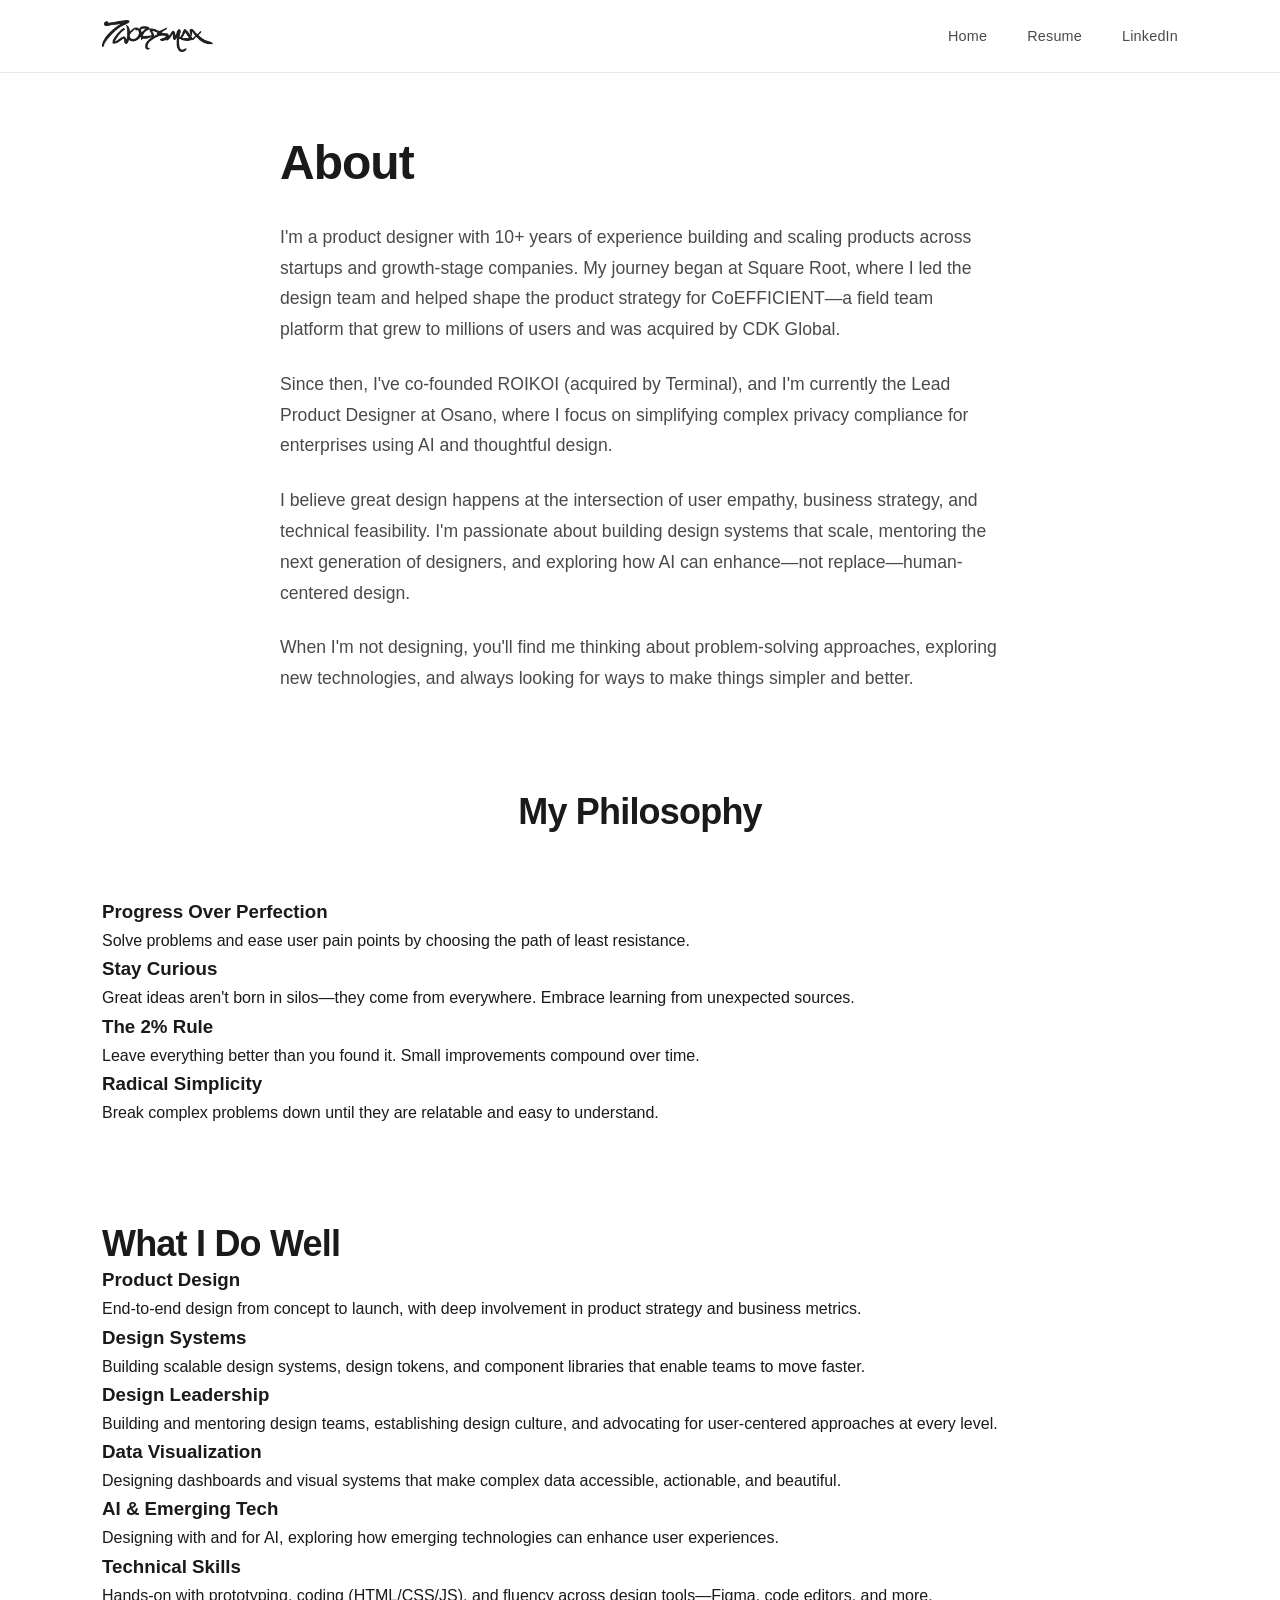
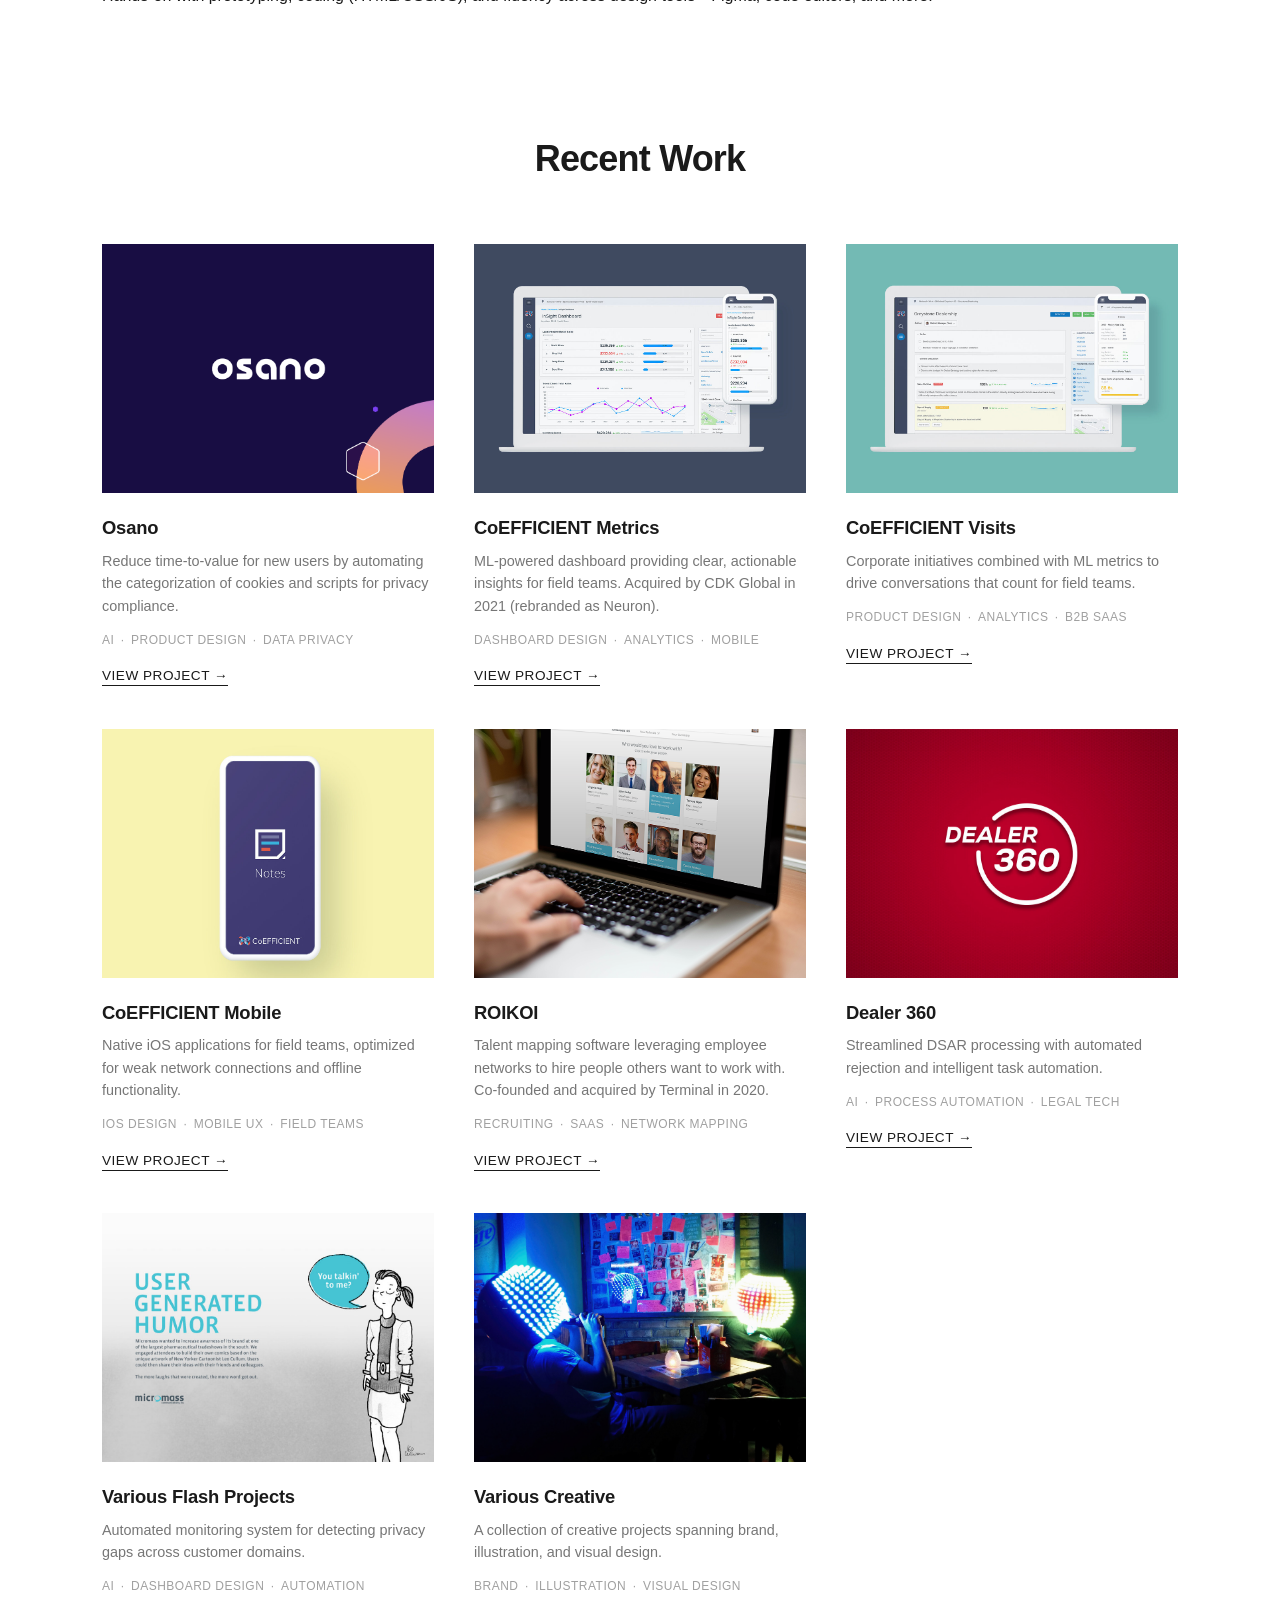
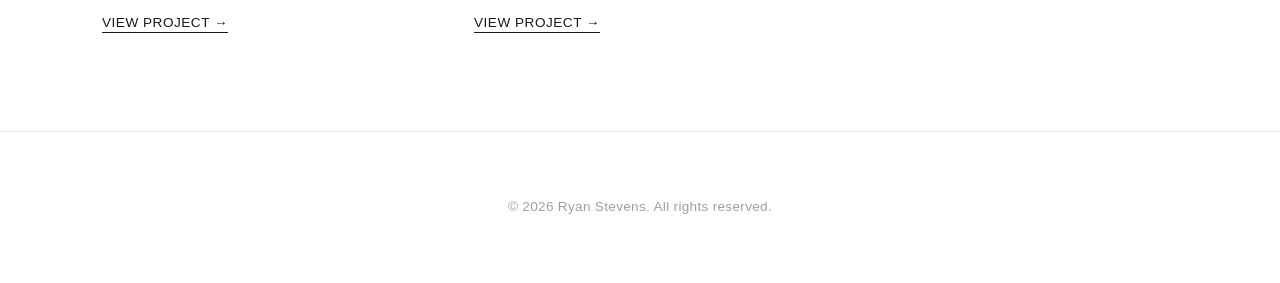
==== about.html @ 116c918d "Initial portfolio site with editorial design - Hero with bullet-style experience summary - Three com" ====
<!DOCTYPE html>
<html lang="en">
<head>
    <meta charset="UTF-8">
    <meta name="viewport" content="width=device-width, initial-scale=1.0">
    <title>About - Ryan Stevens</title>
    <link rel="stylesheet" href="css/styles.css">
</head>
<body>
    <nav class="navbar">
        <div class="nav-container">
            <a href="index.html" class="logo"><img src="images/logos/logo_black.webp" alt="7wordsmax"></a>
            <ul class="nav-menu">
                <li><a href="index.html">Home</a></li>
                <li><a href="#resume">Resume</a></li>
                <li><a href="https://www.linkedin.com/in/ryanstevensdesign/" target="_blank">LinkedIn</a></li>
            </ul>
        </div>
    </nav>

    <main>
        <section class="content-section">
            <h1>About</h1>
            <p>I'm a product designer with 10+ years of experience building and scaling products across startups and growth-stage companies. My journey began at Square Root, where I led the design team and helped shape the product strategy for CoEFFICIENT—a field team platform that grew to millions of users and was acquired by CDK Global.</p>

            <p>Since then, I've co-founded ROIKOI (acquired by Terminal), and I'm currently the Lead Product Designer at Osano, where I focus on simplifying complex privacy compliance for enterprises using AI and thoughtful design.</p>

            <p>I believe great design happens at the intersection of user empathy, business strategy, and technical feasibility. I'm passionate about building design systems that scale, mentoring the next generation of designers, and exploring how AI can enhance—not replace—human-centered design.</p>

            <p>When I'm not designing, you'll find me thinking about problem-solving approaches, exploring new technologies, and always looking for ways to make things simpler and better.</p>
        </section>

        <section class="principles">
            <h2>My Philosophy</h2>
            <div class="principles-grid">
                <div class="principle-card">
                    <h3>Progress Over Perfection</h3>
                    <p>Solve problems and ease user pain points by choosing the path of least resistance.</p>
                </div>
                <div class="principle-card">
                    <h3>Stay Curious</h3>
                    <p>Great ideas aren't born in silos—they come from everywhere. Embrace learning from unexpected sources.</p>
                </div>
                <div class="principle-card">
                    <h3>The 2% Rule</h3>
                    <p>Leave everything better than you found it. Small improvements compound over time.</p>
                </div>
                <div class="principle-card">
                    <h3>Radical Simplicity</h3>
                    <p>Break complex problems down until they are relatable and easy to understand.</p>
                </div>
            </div>
        </section>

        <section class="competencies">
            <h2>What I Do Well</h2>
            <div class="competency-grid">
                <div class="competency-item">
                    <h3>Product Design</h3>
                    <p>End-to-end design from concept to launch, with deep involvement in product strategy and business metrics.</p>
                </div>
                <div class="competency-item">
                    <h3>Design Systems</h3>
                    <p>Building scalable design systems, design tokens, and component libraries that enable teams to move faster.</p>
                </div>
                <div class="competency-item">
                    <h3>Design Leadership</h3>
                    <p>Building and mentoring design teams, establishing design culture, and advocating for user-centered approaches at every level.</p>
                </div>
                <div class="competency-item">
                    <h3>Data Visualization</h3>
                    <p>Designing dashboards and visual systems that make complex data accessible, actionable, and beautiful.</p>
                </div>
                <div class="competency-item">
                    <h3>AI & Emerging Tech</h3>
                    <p>Designing with and for AI, exploring how emerging technologies can enhance user experiences.</p>
                </div>
                <div class="competency-item">
                    <h3>Technical Skills</h3>
                    <p>Hands-on with prototyping, coding (HTML/CSS/JS), and fluency across design tools—Figma, code editors, and more.</p>
                </div>
            </div>
        </section>

        <section class="gallery-section">
            <h2>Recent Work</h2>
            <div id="gallery" class="gallery"></div>
        </section>
    </main>

    <footer>
        <p>&copy; 2026 Ryan Stevens. All rights reserved.</p>
    </footer>

    <script src="data/projects.js"></script>
    <script src="js/gallery.js"></script>
</body>
</html>
---- css/styles.css ----
/* Reset & Base */
* {
    margin: 0;
    padding: 0;
    box-sizing: border-box;
}

:root {
    --color-primary: #1a1a1a;
    --color-secondary: #4a4a4a;
    --color-tertiary: #767676;
    --color-quaternary: #a0a0a0;
    --color-background: #fafafa;
    --color-card: #f4f4f4;
    --color-border: #e8e8e8;
    --max-width-content: 720px;
    --max-width-wide: 1140px;
    --font-display: 'Helvetica Neue', -apple-system, BlinkMacSystemFont, 'Segoe UI', sans-serif;
    --font-body: 'Helvetica Neue', -apple-system, BlinkMacSystemFont, 'Segoe UI', sans-serif;
    --transition: all 0.25s ease;
}

html {
    font-size: 16px;
    scroll-behavior: smooth;
}

body {
    font-family: var(--font-body);
    color: var(--color-primary);
    background-color: #fff;
    line-height: 1.65;
    font-weight: 400;
    -webkit-font-smoothing: antialiased;
    -moz-osx-font-smoothing: grayscale;
    text-rendering: optimizeLegibility;
}

a {
    color: inherit;
    text-decoration: none;
    transition: var(--transition);
}

img {
    max-width: 100%;
    height: auto;
    display: block;
}

/* Navigation */
.navbar {
    background-color: rgba(255, 255, 255, 0.95);
    backdrop-filter: saturate(180%) blur(8px);
    -webkit-backdrop-filter: saturate(180%) blur(8px);
    border-bottom: 1px solid var(--color-border);
    position: sticky;
    top: 0;
    z-index: 100;
}

.nav-container {
    max-width: var(--max-width-wide);
    margin: 0 auto;
    padding: 1.25rem 2rem;
    display: flex;
    justify-content: space-between;
    align-items: center;
}

.logo {
    display: inline-flex;
    align-items: center;
}

.logo img {
    height: 32px;
    width: auto;
    display: block;
}

.nav-menu {
    list-style: none;
    display: flex;
    gap: 2.5rem;
}

.nav-menu a {
    color: var(--color-secondary);
    font-size: 0.9rem;
    font-weight: 400;
    letter-spacing: 0.2px;
    position: relative;
    padding: 0.25rem 0;
}

.nav-menu a:after {
    content: '';
    position: absolute;
    left: 0;
    bottom: 0;
    width: 100%;
    height: 1px;
    background-color: var(--color-primary);
    transform: scaleX(0);
    transform-origin: right;
    transition: transform 0.3s ease;
}

.nav-menu a:hover,
.nav-menu a.active {
    color: var(--color-primary);
}

.nav-menu a:hover:after,
.nav-menu a.active:after {
    transform: scaleX(1);
    transform-origin: left;
}

/* Main Content */
main {
    max-width: var(--max-width-wide);
    margin: 0 auto;
    padding: 0 2rem;
}

/* Hero Section */
.hero {
    text-align: left;
    padding: 6rem 0 3rem;
    max-width: var(--max-width-wide);
    margin: 0 auto;
}

.hero h1 {
    font-family: var(--font-display);
    font-size: 3.5rem;
    font-weight: 400;
    line-height: 1.1;
    letter-spacing: -1.5px;
    margin-bottom: 2rem;
    color: var(--color-primary);
}

.hero h1 strong {
    font-weight: 700;
}

.hero-intro {
    font-size: 1.65rem;
    color: var(--color-primary);
    line-height: 1.4;
    font-weight: 400;
    max-width: 1100px;
    margin: 0;
}

.hero-intro strong {
    font-weight: 700;
}

/* Experience Section (replaces Competencies on home) */
.experience {
    max-width: var(--max-width-wide);
    margin: 2rem auto 5rem;
    padding: 0;
}

.experience-label {
    font-family: var(--font-display);
    font-size: 0.95rem;
    font-weight: 700;
    letter-spacing: 0.5px;
    color: var(--color-quaternary);
    text-transform: uppercase;
    margin-bottom: 1.5rem;
    text-align: left;
}

.experience-list {
    list-style: none;
    padding-left: 2rem;
    max-width: 1100px;
}

.experience-list li {
    position: relative;
    padding-left: 1.5rem;
    margin-bottom: 0.5rem;
    font-size: 1.15rem;
    line-height: 1.55;
    color: var(--color-primary);
    font-weight: 400;
}

.experience-list li:before {
    content: "•";
    position: absolute;
    left: 0;
    top: 0;
    color: var(--color-primary);
    font-size: 1.15rem;
    line-height: 1.55;
}

.experience-list li strong {
    font-weight: 700;
}

/* Section Headers */
section h2 {
    font-family: var(--font-display);
    font-size: 2.25rem;
    font-weight: 700;
    letter-spacing: -0.8px;
    line-height: 1.2;
    color: var(--color-primary);
}

/* Company Section */
.company-section {
    max-width: var(--max-width-wide);
    margin: 4rem auto 6rem;
    padding: 0;
}

.company-date {
    font-family: var(--font-display);
    font-size: 0.95rem;
    font-weight: 700;
    letter-spacing: 0.5px;
    color: var(--color-quaternary);
    text-transform: uppercase;
    margin-bottom: 1.5rem;
}

.company-name {
    font-family: var(--font-display);
    font-size: 3.5rem;
    font-weight: 700;
    letter-spacing: -1.5px;
    line-height: 1.1;
    color: var(--color-primary);
    margin-bottom: 2rem;
    text-align: left;
}

.company-description {
    font-size: 1.65rem;
    color: var(--color-primary);
    line-height: 1.4;
    font-weight: 400;
    max-width: 1100px;
    margin-bottom: 4rem;
}

.company-detail {
    display: grid;
    grid-template-columns: 1fr 1fr;
    gap: 4rem;
    align-items: start;
    margin-bottom: 3rem;
}

.company-image {
    width: 100%;
    overflow: hidden;
    border-radius: 4px;
}

.company-image img {
    width: 100%;
    height: auto;
    display: block;
}

.company-milestones h3 {
    font-family: var(--font-display);
    font-size: 1.15rem;
    font-weight: 700;
    color: var(--color-primary);
    margin-bottom: 1.5rem;
    letter-spacing: -0.2px;
}

.milestones-list {
    list-style: none;
    padding-left: 1.5rem;
}

.milestones-list li {
    position: relative;
    padding-left: 1.5rem;
    margin-bottom: 1.25rem;
    font-size: 1rem;
    line-height: 1.55;
    color: var(--color-primary);
    font-weight: 400;
}

.milestones-list li:before {
    content: "•";
    position: absolute;
    left: 0;
    top: 0;
    color: var(--color-primary);
    font-size: 1rem;
    line-height: 1.55;
}

.milestones-list li strong {
    font-weight: 700;
}

.company-project-description {
    font-size: 1rem;
    line-height: 1.6;
    color: var(--color-primary);
    font-weight: 400;
    margin: 0;
}

.company-cta {
    display: flex;
    justify-content: center;
    margin-top: 3rem;
}

.btn-learn-more {
    display: inline-block;
    padding: 0.9rem 2.25rem;
    background-color: #b3b3b3;
    color: #fff;
    font-size: 0.85rem;
    font-weight: 700;
    letter-spacing: 1.5px;
    border-radius: 6px;
    text-decoration: none;
    transition: var(--transition);
}

.btn-learn-more:hover {
    background-color: var(--color-primary);
}

.company-footnote {
    font-size: 0.95rem;
    color: var(--color-quaternary);
    line-height: 1.5;
    font-weight: 400;
    margin-top: -2.5rem;
    margin-bottom: 4rem;
    max-width: 1100px;
}

.company-footnote strong {
    font-weight: 700;
    color: var(--color-tertiary);
}

/* Project Trio (3-column project grid) */
.project-trio {
    display: grid;
    grid-template-columns: repeat(3, 1fr);
    gap: 3rem;
    margin-bottom: 3rem;
}

.project-card {
    display: flex;
    flex-direction: column;
}

.project-card-image {
    width: 100%;
    aspect-ratio: 4 / 3;
    overflow: hidden;
    border-radius: 6px;
    margin-bottom: 1.75rem;
    background-color: var(--color-background);
}

.project-card-image img {
    width: 100%;
    height: 100%;
    object-fit: cover;
    display: block;
}

.project-card-title {
    font-family: var(--font-display);
    font-size: 1.15rem;
    font-weight: 700;
    color: var(--color-primary);
    margin-bottom: 1.5rem;
    letter-spacing: -0.2px;
}

.project-card-description {
    font-size: 1rem;
    line-height: 1.55;
    color: var(--color-primary);
    font-weight: 400;
    margin-bottom: 2rem;
    flex-grow: 1;
}

.project-card-description strong {
    font-weight: 700;
}

.project-card .btn-learn-more {
    align-self: flex-start;
}

.timeline-items {
    position: relative;
}

.timeline-item {
    display: grid;
    grid-template-columns: 140px 1fr;
    gap: 4rem;
    margin-bottom: 4rem;
    padding-bottom: 3rem;
    border-bottom: 1px solid var(--color-border);
}

.timeline-item:last-child {
    border-bottom: none;
    margin-bottom: 0;
}

.timeline-date {
    font-weight: 500;
    color: var(--color-tertiary);
    font-size: 0.85rem;
    letter-spacing: 1px;
    text-transform: uppercase;
    padding-top: 0.4rem;
}

.timeline-content h3 {
    font-family: var(--font-display);
    font-size: 1.6rem;
    margin-bottom: 0.75rem;
    font-weight: 700;
    letter-spacing: -0.5px;
}

.timeline-content p {
    color: var(--color-tertiary);
    margin-bottom: 1.25rem;
    font-size: 1rem;
    line-height: 1.65;
    font-weight: 300;
}

.project-list {
    list-style: none;
    padding-left: 0;
    margin-top: 1.25rem;
}

.project-list li {
    color: var(--color-secondary);
    padding-left: 1.75rem;
    position: relative;
    margin-bottom: 0.6rem;
    font-size: 0.95rem;
    font-weight: 400;
}

.project-list li:before {
    content: "—";
    position: absolute;
    left: 0;
    color: var(--color-quaternary);
}

/* Design Principles */
.principles {
    margin: 6rem auto;
    max-width: var(--max-width-wide);
}

.principles h2 {
    text-align: center;
    margin-bottom: 4rem;
}

.principles-list {
    list-style: none;
    padding-left: 2rem;
    max-width: 1100px;
}

.principles-list li {
    position: relative;
    padding-left: 1.5rem;
    margin-bottom: 0.5rem;
    font-size: 1.15rem;
    line-height: 1.55;
    color: var(--color-primary);
    font-weight: 400;
}

.principles-list li:before {
    content: "•";
    position: absolute;
    left: 0;
    top: 0;
    color: var(--color-primary);
    font-size: 1.15rem;
    line-height: 1.55;
}

.principles-list li strong {
    font-weight: 700;
}

/* Gallery */
.gallery-section {
    margin: 8rem auto 4rem;
    max-width: var(--max-width-wide);
}

.gallery-section h2 {
    margin-bottom: 4rem;
    text-align: center;
}

.gallery {
    display: grid;
    grid-template-columns: repeat(3, 1fr);
    gap: 2.5rem;
}

.gallery-item {
    background: #fff;
    overflow: hidden;
    transition: var(--transition);
    cursor: pointer;
}

.gallery-image {
    width: 100%;
    aspect-ratio: 4 / 3;
    overflow: hidden;
    background-color: var(--color-background);
    margin-bottom: 1.25rem;
}

.gallery-image img {
    width: 100%;
    height: 100%;
    object-fit: cover;
    transition: transform 0.6s ease;
}

.gallery-item:hover .gallery-image img {
    transform: scale(1.03);
}

.gallery-content {
    padding: 0;
}

.gallery-content h3 {
    font-family: var(--font-display);
    font-size: 1.15rem;
    margin-bottom: 0.4rem;
    font-weight: 600;
    letter-spacing: -0.2px;
}

.gallery-content p {
    color: var(--color-tertiary);
    margin-bottom: 0.85rem;
    font-size: 0.9rem;
    line-height: 1.55;
    font-weight: 300;
}

.gallery-tags {
    display: flex;
    flex-wrap: wrap;
    gap: 0.4rem;
    margin-bottom: 0.75rem;
}

.tag {
    display: inline-block;
    color: var(--color-quaternary);
    font-size: 0.75rem;
    font-weight: 500;
    letter-spacing: 0.5px;
    text-transform: uppercase;
}

.tag:not(:last-child):after {
    content: "·";
    margin-left: 0.4rem;
    color: var(--color-quaternary);
}

.gallery-link {
    color: var(--color-primary);
    font-weight: 500;
    font-size: 0.85rem;
    letter-spacing: 0.5px;
    text-transform: uppercase;
    border-bottom: 1px solid var(--color-primary);
    padding-bottom: 2px;
}

.gallery-link:hover {
    color: var(--color-secondary);
    border-bottom-color: var(--color-secondary);
}

/* Content Section (for other pages) */
.content-section {
    max-width: var(--max-width-content);
    margin: 4rem auto;
}

.content-section h1 {
    font-family: var(--font-display);
    font-size: 3rem;
    font-weight: 700;
    margin-bottom: 2rem;
    letter-spacing: -1px;
    line-height: 1.1;
}

.content-section p {
    color: var(--color-secondary);
    font-size: 1.1rem;
    line-height: 1.75;
    margin-bottom: 1.5rem;
    font-weight: 300;
}

/* Case Study Pages */
.case-study {
    max-width: var(--max-width-content);
    margin: 0 auto;
}

.case-study-header {
    text-align: center;
    padding: 6rem 0 4rem;
    border-bottom: 1px solid var(--color-border);
}

.case-study-header .company {
    font-size: 0.85rem;
    color: var(--color-tertiary);
    font-weight: 500;
    letter-spacing: 2px;
    text-transform: uppercase;
    margin-bottom: 1.5rem;
}

.case-study-header h1 {
    font-family: var(--font-display);
    font-size: 3rem;
    font-weight: 700;
    line-height: 1.1;
    letter-spacing: -1px;
    margin-bottom: 1.5rem;
}

.case-study-header .tagline {
    font-size: 1.2rem;
    color: var(--color-tertiary);
    max-width: 600px;
    margin: 0 auto;
    line-height: 1.55;
    font-weight: 300;
}

.case-study-content {
    padding: 4rem 0;
}

.case-study-section {
    margin-bottom: 4rem;
}

.case-study-section h2 {
    font-family: var(--font-display);
    font-size: 1.75rem;
    font-weight: 700;
    margin-bottom: 1.5rem;
    color: var(--color-primary);
    letter-spacing: -0.5px;
}

.case-study-section h3 {
    font-family: var(--font-display);
    font-size: 1.15rem;
    font-weight: 600;
    margin: 2.5rem 0 1rem;
    color: var(--color-primary);
    letter-spacing: -0.2px;
}

.case-study-section p {
    font-size: 1.05rem;
    color: var(--color-secondary);
    margin-bottom: 1.5rem;
    line-height: 1.75;
    font-weight: 300;
}

.case-study-list {
    list-style: none;
    padding-left: 0;
    margin: 1.5rem 0;
}

.case-study-list li {
    padding-left: 1.75rem;
    position: relative;
    margin-bottom: 0.75rem;
    color: var(--color-secondary);
    font-size: 1rem;
    line-height: 1.65;
    font-weight: 300;
}

.case-study-list li:before {
    content: "—";
    position: absolute;
    left: 0;
    color: var(--color-quaternary);
}

.case-study-image {
    width: 100%;
    height: auto;
    margin: 3rem 0;
    background-color: var(--color-background);
}

.case-study-image img {
    width: 100%;
    height: auto;
    display: block;
}

.case-study-caption {
    font-size: 0.85rem;
    color: var(--color-quaternary);
    font-style: italic;
    margin-top: 1rem;
    line-height: 1.5;
    text-align: center;
}

.case-study-nav {
    display: grid;
    grid-template-columns: 1fr 1fr;
    gap: 3rem;
    margin-top: 6rem;
    padding-top: 3rem;
    border-top: 1px solid var(--color-border);
}

.case-study-nav-item {
    text-align: center;
}

.case-study-nav-item a {
    color: var(--color-primary);
    font-weight: 600;
    font-size: 1rem;
    letter-spacing: -0.2px;
}

.case-study-nav-item a:hover {
    color: var(--color-tertiary);
}

.case-study-nav-label {
    font-size: 0.75rem;
    color: var(--color-quaternary);
    display: block;
    margin-bottom: 0.5rem;
    letter-spacing: 1.5px;
    text-transform: uppercase;
}

/* Footer */
footer {
    text-align: center;
    padding: 4rem 2rem;
    color: var(--color-quaternary);
    font-size: 0.85rem;
    margin-top: 6rem;
    border-top: 1px solid var(--color-border);
    letter-spacing: 0.3px;
}

/* Responsive */
@media (max-width: 1024px) {
    .competency-grid,
    .gallery,
    .project-trio {
        grid-template-columns: repeat(2, 1fr);
    }
}

@media (max-width: 768px) {
    html {
        font-size: 15px;
    }

    .nav-container {
        padding: 1rem 1.5rem;
    }

    .nav-menu {
        gap: 1.25rem;
    }

    .nav-menu a {
        font-size: 0.85rem;
    }

    main {
        padding: 0 1.5rem;
    }

    .hero {
        padding: 4rem 1rem 3rem;
    }

    .hero-content h1 {
        font-size: 2.75rem;
        letter-spacing: -1px;
    }

    .hero-content .tagline {
        font-size: 1.05rem;
    }

    .introduction {
        font-size: 1.05rem;
        padding: 2.5rem 0;
        margin-bottom: 5rem;
    }

    section h2 {
        font-size: 1.75rem;
    }

    .timeline-item {
        grid-template-columns: 1fr;
        gap: 1rem;
    }

    .company-name {
        font-size: 2.5rem;
    }

    .company-description {
        font-size: 1.25rem;
    }

    .company-detail {
        grid-template-columns: 1fr;
        gap: 2.5rem;
    }

    .project-trio {
        grid-template-columns: 1fr;
        gap: 2.5rem;
    }

    .company-footnote {
        margin-top: -1.5rem;
        margin-bottom: 3rem;
    }

    .company-section {
        margin: 3rem auto 4rem;
    }

    .competency-grid,
    .principles-grid,
    .gallery {
        grid-template-columns: 1fr;
    }

    .competencies,
    .principles,
    .timeline,
    .gallery-section {
        margin: 5rem auto;
    }

    .case-study-header {
        padding: 3rem 0 2.5rem;
    }

    .case-study-header h1 {
        font-size: 2rem;
    }

    .case-study-section h2 {
        font-size: 1.5rem;
    }

    .case-study-nav {
        grid-template-columns: 1fr;
        gap: 2rem;
    }

    .content-section h1 {
        font-size: 2.25rem;
    }
}
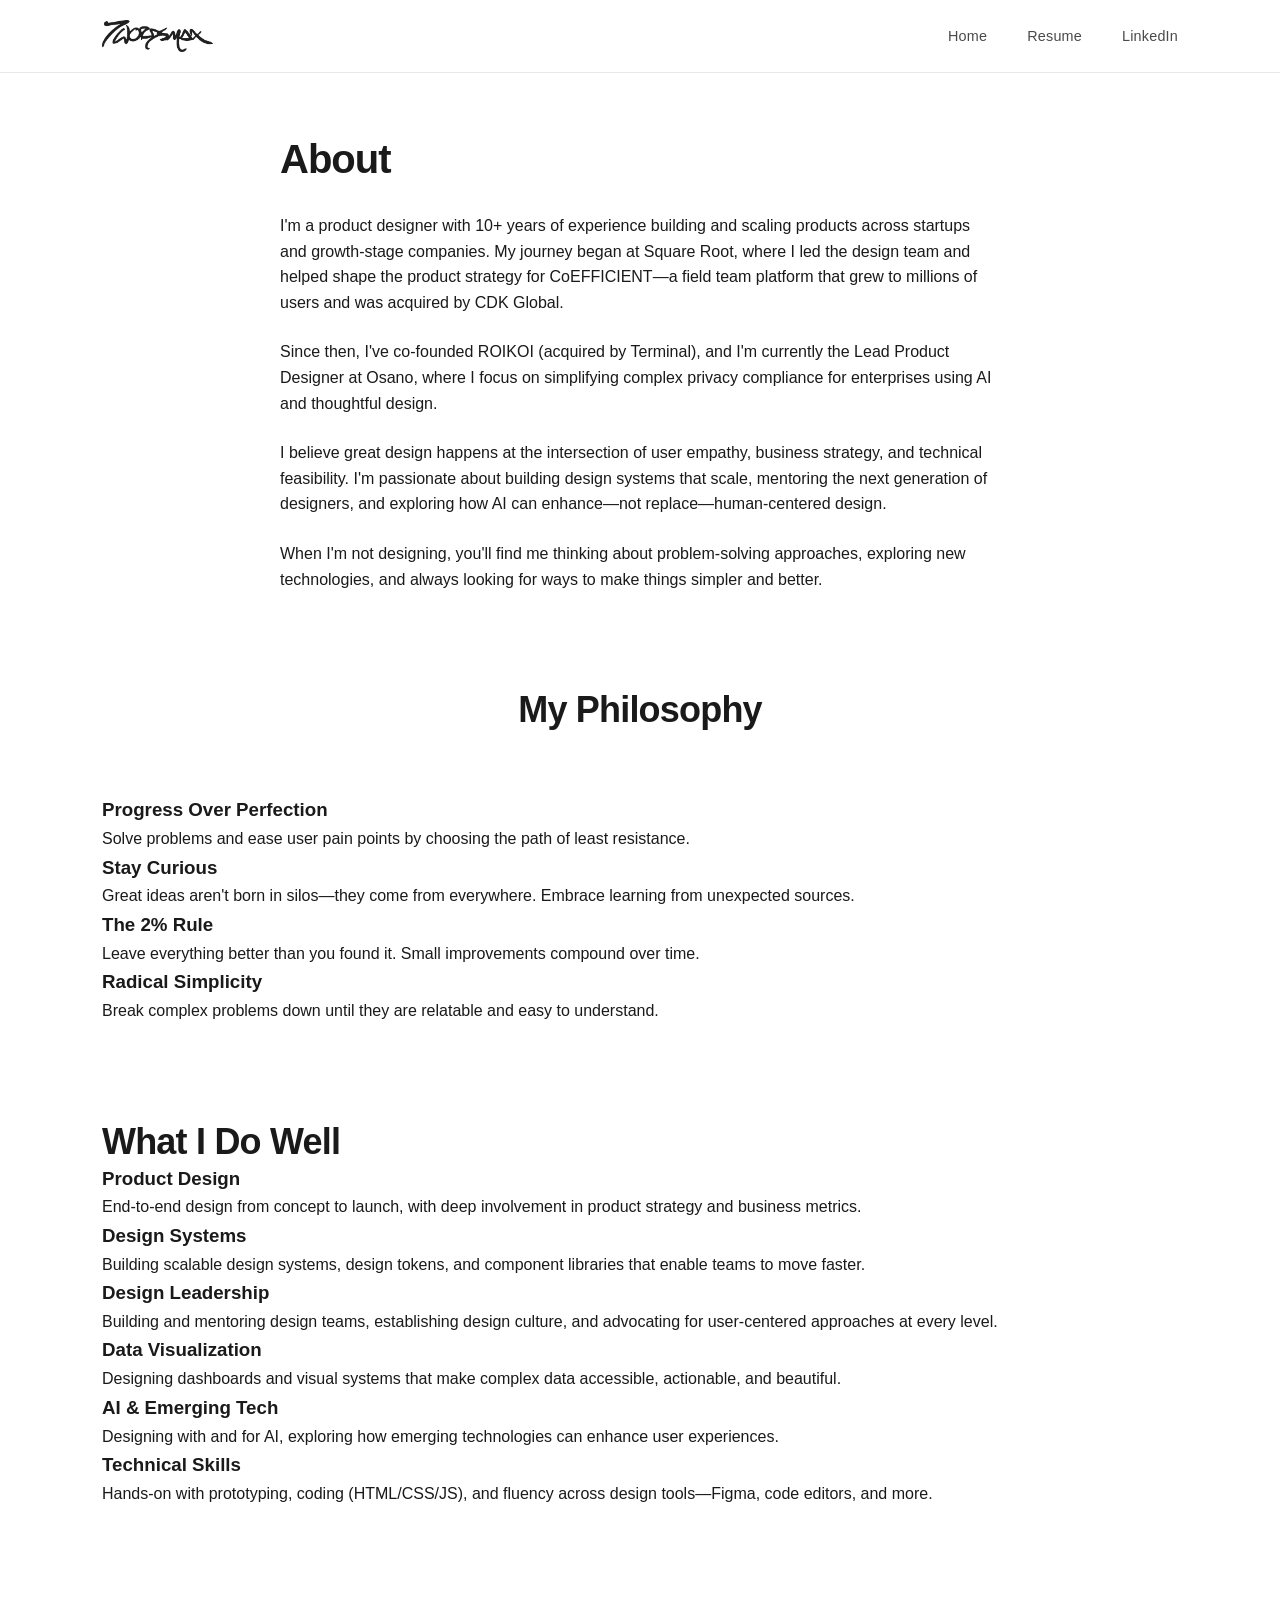
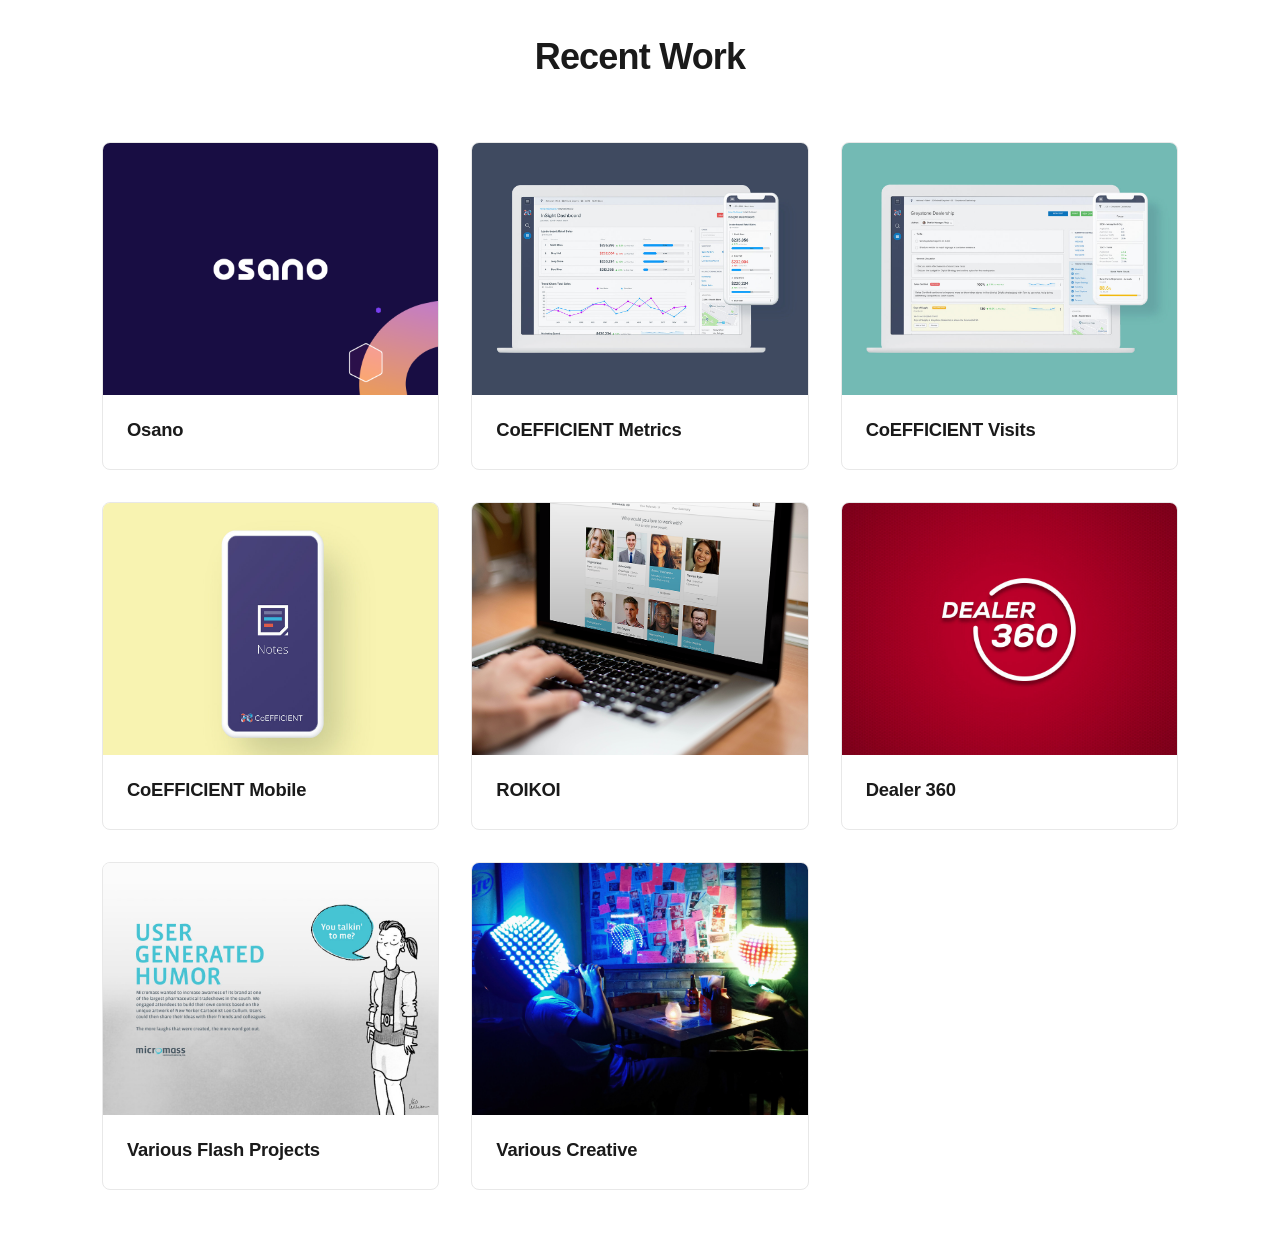
==== commit abe10db2: "Build out case studies, resume, and editorial layout system - Add cs-* layout system (split, center," ====
--- a/about.html
+++ b/about.html
@@ -12,8 +12,8 @@
             <a href="index.html" class="logo"><img src="images/logos/logo_black.webp" alt="7wordsmax"></a>
             <ul class="nav-menu">
                 <li><a href="index.html">Home</a></li>
-                <li><a href="#resume">Resume</a></li>
-                <li><a href="https://www.linkedin.com/in/ryanstevensdesign/" target="_blank">LinkedIn</a></li>
+                <li><a href="resume.html">Resume</a></li>
+                <li><a href="https://www.linkedin.com/in/rstevens7/" target="_blank">LinkedIn</a></li>
             </ul>
         </div>
     </nav>
@@ -88,10 +88,6 @@
         </section>
     </main>
 
-    <footer>
-        <p>&copy; 2026 Ryan Stevens. All rights reserved.</p>
-    </footer>
-
     <script src="data/projects.js"></script>
     <script src="js/gallery.js"></script>
 </body>
--- a/css/styles.css
+++ b/css/styles.css
@@ -135,7 +135,7 @@
 
 .hero h1 {
     font-family: var(--font-display);
-    font-size: 3.5rem;
+    font-size: 2.5rem;
     font-weight: 400;
     line-height: 1.1;
     letter-spacing: -1.5px;
@@ -188,8 +188,8 @@
     position: relative;
     padding-left: 1.5rem;
     margin-bottom: 0.5rem;
-    font-size: 1.15rem;
-    line-height: 1.55;
+    font-size: 1rem;
+    line-height: 1.6;
     color: var(--color-primary);
     font-weight: 400;
 }
@@ -200,8 +200,8 @@
     left: 0;
     top: 0;
     color: var(--color-primary);
-    font-size: 1.15rem;
-    line-height: 1.55;
+    font-size: 1rem;
+    line-height: 1.6;
 }
 
 .experience-list li strong {
@@ -232,14 +232,14 @@
     letter-spacing: 0.5px;
     color: var(--color-quaternary);
     text-transform: uppercase;
-    margin-bottom: 1.5rem;
+    margin-bottom: 0.5rem;
 }
 
 .company-name {
     font-family: var(--font-display);
-    font-size: 3.5rem;
-    font-weight: 700;
-    letter-spacing: -1.5px;
+    font-size: 2.5rem;
+    font-weight: 700;
+    letter-spacing: -1px;
     line-height: 1.1;
     color: var(--color-primary);
     margin-bottom: 2rem;
@@ -292,9 +292,9 @@
 .milestones-list li {
     position: relative;
     padding-left: 1.5rem;
-    margin-bottom: 1.25rem;
-    font-size: 1rem;
-    line-height: 1.55;
+    margin-bottom: 0.5rem;
+    font-size: 1rem;
+    line-height: 1.6;
     color: var(--color-primary);
     font-weight: 400;
 }
@@ -306,7 +306,7 @@
     top: 0;
     color: var(--color-primary);
     font-size: 1rem;
-    line-height: 1.55;
+    line-height: 1.6;
 }
 
 .milestones-list li strong {
@@ -325,6 +325,11 @@
     display: flex;
     justify-content: center;
     margin-top: 3rem;
+}
+
+.company-milestones .btn-learn-more {
+    display: inline-block;
+    margin-top: 2rem;
 }
 
 .btn-learn-more {
@@ -399,7 +404,7 @@
 
 .project-card-description {
     font-size: 1rem;
-    line-height: 1.55;
+    line-height: 1.6;
     color: var(--color-primary);
     font-weight: 400;
     margin-bottom: 2rem;
@@ -500,8 +505,8 @@
     position: relative;
     padding-left: 1.5rem;
     margin-bottom: 0.5rem;
-    font-size: 1.15rem;
-    line-height: 1.55;
+    font-size: 1rem;
+    line-height: 1.6;
     color: var(--color-primary);
     font-weight: 400;
 }
@@ -512,8 +517,8 @@
     left: 0;
     top: 0;
     color: var(--color-primary);
-    font-size: 1.15rem;
-    line-height: 1.55;
+    font-size: 1rem;
+    line-height: 1.6;
 }
 
 .principles-list li strong {
@@ -534,14 +539,24 @@
 .gallery {
     display: grid;
     grid-template-columns: repeat(3, 1fr);
-    gap: 2.5rem;
+    gap: 2rem;
 }
 
 .gallery-item {
+    display: block;
     background: #fff;
+    border: 1px solid var(--color-border);
+    border-radius: 8px;
     overflow: hidden;
-    transition: var(--transition);
-    cursor: pointer;
+    text-decoration: none;
+    color: inherit;
+    transition: transform 0.3s ease, box-shadow 0.3s ease, border-color 0.3s ease;
+}
+
+.gallery-item:hover {
+    transform: translateY(-4px);
+    box-shadow: 0 12px 28px rgba(0, 0, 0, 0.08);
+    border-color: rgba(0, 0, 0, 0.12);
 }
 
 .gallery-image {
@@ -549,7 +564,6 @@
     aspect-ratio: 4 / 3;
     overflow: hidden;
     background-color: var(--color-background);
-    margin-bottom: 1.25rem;
 }
 
 .gallery-image img {
@@ -564,38 +578,38 @@
 }
 
 .gallery-content {
-    padding: 0;
+    padding: 1.25rem 1.5rem 1.5rem;
 }
 
 .gallery-content h3 {
     font-family: var(--font-display);
     font-size: 1.15rem;
-    margin-bottom: 0.4rem;
-    font-weight: 600;
+    margin: 0;
+    font-weight: 700;
     letter-spacing: -0.2px;
+    color: var(--color-primary);
 }
 
 .gallery-content p {
     color: var(--color-tertiary);
-    margin-bottom: 0.85rem;
+    margin-bottom: 1rem;
     font-size: 0.9rem;
     line-height: 1.55;
-    font-weight: 300;
+    font-weight: 400;
 }
 
 .gallery-tags {
     display: flex;
     flex-wrap: wrap;
     gap: 0.4rem;
-    margin-bottom: 0.75rem;
 }
 
 .tag {
     display: inline-block;
     color: var(--color-quaternary);
-    font-size: 0.75rem;
-    font-weight: 500;
-    letter-spacing: 0.5px;
+    font-size: 0.7rem;
+    font-weight: 600;
+    letter-spacing: 0.8px;
     text-transform: uppercase;
 }
 
@@ -605,21 +619,6 @@
     color: var(--color-quaternary);
 }
 
-.gallery-link {
-    color: var(--color-primary);
-    font-weight: 500;
-    font-size: 0.85rem;
-    letter-spacing: 0.5px;
-    text-transform: uppercase;
-    border-bottom: 1px solid var(--color-primary);
-    padding-bottom: 2px;
-}
-
-.gallery-link:hover {
-    color: var(--color-secondary);
-    border-bottom-color: var(--color-secondary);
-}
-
 /* Content Section (for other pages) */
 .content-section {
     max-width: var(--max-width-content);
@@ -628,7 +627,7 @@
 
 .content-section h1 {
     font-family: var(--font-display);
-    font-size: 3rem;
+    font-size: 2.5rem;
     font-weight: 700;
     margin-bottom: 2rem;
     letter-spacing: -1px;
@@ -636,20 +635,21 @@
 }
 
 .content-section p {
-    color: var(--color-secondary);
-    font-size: 1.1rem;
-    line-height: 1.75;
+    color: var(--color-primary);
+    font-size: 1rem;
+    line-height: 1.6;
     margin-bottom: 1.5rem;
-    font-weight: 300;
+    font-weight: 400;
 }
 
 /* Case Study Pages */
 .case-study {
+    margin: 0 auto;
+}
+
+.case-study-header {
     max-width: var(--max-width-content);
     margin: 0 auto;
-}
-
-.case-study-header {
     text-align: center;
     padding: 6rem 0 4rem;
     border-bottom: 1px solid var(--color-border);
@@ -666,7 +666,7 @@
 
 .case-study-header h1 {
     font-family: var(--font-display);
-    font-size: 3rem;
+    font-size: 2.5rem;
     font-weight: 700;
     line-height: 1.1;
     letter-spacing: -1px;
@@ -683,6 +683,8 @@
 }
 
 .case-study-content {
+    max-width: var(--max-width-content);
+    margin: 0 auto;
     padding: 4rem 0;
 }
 
@@ -709,11 +711,11 @@
 }
 
 .case-study-section p {
-    font-size: 1.05rem;
-    color: var(--color-secondary);
+    font-size: 1rem;
+    color: var(--color-primary);
     margin-bottom: 1.5rem;
-    line-height: 1.75;
-    font-weight: 300;
+    line-height: 1.6;
+    font-weight: 400;
 }
 
 .case-study-list {
@@ -762,10 +764,11 @@
 }
 
 .case-study-nav {
+    max-width: var(--max-width-content);
+    margin: 6rem auto 0;
     display: grid;
     grid-template-columns: 1fr 1fr;
     gap: 3rem;
-    margin-top: 6rem;
     padding-top: 3rem;
     border-top: 1px solid var(--color-border);
 }
@@ -794,15 +797,608 @@
     text-transform: uppercase;
 }
 
-/* Footer */
-footer {
+/* ==========================================================
+   CASE STUDY V2 — Editorial layout (split / center / gallery)
+   ========================================================== */
+
+.cs-section-heading {
+    font-family: var(--font-display);
+    font-size: 2.5rem;
+    font-weight: 700;
+    line-height: 1.1;
+    letter-spacing: -1px;
+    color: var(--color-primary);
+    margin: 0 0 1.5rem;
+}
+
+.cs-subheading {
+    font-family: var(--font-display);
+    font-size: 1.65rem;
+    font-weight: 700;
+    line-height: 1.3;
+    letter-spacing: -0.5px;
+    color: var(--color-primary);
+    margin: 0 0 1.25rem;
+}
+
+.cs-heading-tag {
+    font-size: 1rem;
+    font-weight: 400;
+    color: var(--color-tertiary);
+    letter-spacing: 0;
+    margin-left: 0.5rem;
+    vertical-align: middle;
+}
+
+.cs-mini-heading {
+    font-family: var(--font-display);
+    font-size: 1.05rem;
+    font-weight: 700;
+    line-height: 1.4;
+    letter-spacing: -0.2px;
+    color: var(--color-primary);
+    margin: 1.75rem 0 0.5rem;
+}
+
+.cs-mini-heading:first-child {
+    margin-top: 0;
+}
+
+.cs-image-caption {
+    font-size: 0.85rem;
+    color: var(--color-tertiary);
+    line-height: 1.45;
+    font-weight: 400;
+    margin: 0.85rem 0 0;
+    text-align: left;
+}
+
+.cs-footnote {
+    font-size: 0.9rem;
+    color: var(--color-quaternary);
+    line-height: 1.5;
+    font-weight: 400;
+    margin-top: 1.5rem;
+}
+
+.cs-eyebrow {
+    font-family: var(--font-display);
+    font-size: 0.85rem;
+    font-weight: 700;
+    letter-spacing: 2px;
+    color: var(--color-quaternary);
+    text-transform: uppercase;
+    margin-bottom: 1.5rem;
+}
+
+.cs-tagline {
+    font-size: 1.65rem;
+    color: var(--color-primary);
+    line-height: 1.4;
+    font-weight: 400;
+    margin: 0 0 1.5rem;
+}
+
+.cs-tagline strong {
+    font-weight: 700;
+}
+
+.cs-bullets {
+    list-style: none;
+    padding-left: 1.5rem;
+    margin: 1rem 0;
+}
+
+.cs-bullets li {
+    position: relative;
+    padding-left: 1.5rem;
+    margin-bottom: 0.5rem;
+    font-size: 1rem;
+    line-height: 1.6;
+    color: var(--color-primary);
+    font-weight: 400;
+}
+
+.cs-bullets li:before {
+    content: "•";
+    position: absolute;
+    left: 0;
+    top: 0;
+    color: var(--color-primary);
+    font-size: 1rem;
+    line-height: 1.6;
+}
+
+.cs-bullets li strong {
+    font-weight: 700;
+}
+
+/* paragraphs inside the case study v2 sections */
+.cs-split p,
+.cs-center p {
+    font-size: 1rem;
+    line-height: 1.6;
+    color: var(--color-primary);
+    font-weight: 400;
+    margin: 0 0 1rem;
+}
+
+.cs-split p:last-child,
+.cs-center p:last-child {
+    margin-bottom: 0;
+}
+
+/* Header block */
+.cs-header-block {
+    padding: 4rem 0 2rem;
+    margin: 0 auto 4rem;
+    border-bottom: none;
     text-align: center;
-    padding: 4rem 2rem;
+}
+
+.cs-header-block > *:last-child {
+    margin-bottom: 0;
+}
+
+.cs-header-block h1 {
+    font-family: var(--font-display);
+    font-size: 2.5rem;
+    font-weight: 700;
+    line-height: 1.1;
+    letter-spacing: -1px;
+    margin: 0 0 1.5rem;
+}
+
+.cs-header-block .cs-tagline {
+    max-width: 720px;
+    margin: 0 auto 3rem;
+}
+
+.cs-hero-image {
+    margin-top: 3rem;
+}
+
+.cs-hero-image img {
+    width: 100%;
+    height: auto;
+    display: block;
+    border-radius: 8px;
+}
+
+/* Split layout */
+.cs-split {
+    display: grid;
+    grid-template-columns: 1fr 1fr;
+    gap: 4rem;
+    max-width: var(--max-width-wide);
+    margin: 0 auto 6rem;
+    align-items: start;
+}
+
+.cs-split-left,
+.cs-split-right {
+    display: flex;
+    flex-direction: column;
+}
+
+/* Center layout */
+.cs-center {
+    max-width: var(--max-width-wide);
+    margin: 0 auto 6rem;
+    text-align: center;
+}
+
+.cs-section-lead {
+    margin-top: 4rem;
+}
+
+.cs-center .cs-tagline,
+.cs-center p {
+    max-width: 900px;
+    margin-left: auto;
+    margin-right: auto;
+}
+
+.cs-center-statement .cs-tagline {
+    margin-bottom: 0;
+}
+
+.cs-center-with-image .cs-tagline {
+    margin-bottom: 1.5rem;
+}
+
+.cs-center-with-image .cs-center-body {
+    margin-bottom: 3rem;
+}
+
+.cs-center-intro .cs-section-heading {
+    margin-bottom: 1.5rem;
+}
+
+/* Image inside split / center */
+.cs-image {
+    margin: 0;
+    border-radius: 8px;
+    overflow: hidden;
+    background-color: var(--color-background);
+}
+
+.cs-image img {
+    width: 100%;
+    height: auto;
+    display: block;
+}
+
+.cs-split .cs-image + * {
+    margin-top: 1.5rem;
+}
+
+.cs-split .cs-section-heading + .cs-image {
+    margin-top: 1.5rem;
+}
+
+.cs-image-wide {
+    max-width: 100%;
+}
+
+/* Three column layout */
+.cs-three-col {
+    display: grid;
+    grid-template-columns: repeat(3, 1fr);
+    gap: 3rem;
+    max-width: var(--max-width-wide);
+    margin: 0 auto 6rem;
+}
+
+.cs-three-col-item p {
+    font-size: 1rem;
+    line-height: 1.6;
+    color: var(--color-primary);
+    font-weight: 400;
+    margin: 0;
+}
+
+/* Gallery */
+.cs-gallery-section {
+    max-width: var(--max-width-wide);
+    margin: 0 auto 6rem;
+}
+
+.cs-gallery {
+    display: grid;
+    grid-template-columns: repeat(3, 1fr);
+    gap: 2rem;
+}
+
+.cs-gallery-4col {
+    grid-template-columns: repeat(4, 1fr);
+}
+
+.cs-gallery-item {
+    margin: 0;
+    cursor: zoom-in;
+}
+
+.cs-gallery-item img {
+    width: 100%;
+    height: auto;
+    display: block;
+    border-radius: 6px;
+    border: 1px solid var(--color-border);
+    transition: transform 0.3s ease, box-shadow 0.3s ease;
+}
+
+.cs-gallery-item:hover img {
+    transform: translateY(-3px);
+    box-shadow: 0 10px 24px rgba(0, 0, 0, 0.08);
+}
+
+.cs-gallery-item figcaption {
+    margin-top: 0.85rem;
+    font-size: 0.85rem;
+    color: var(--color-tertiary);
+    line-height: 1.45;
+    font-weight: 400;
+    text-align: left;
+}
+
+/* Lightbox */
+.lightbox {
+    position: fixed;
+    inset: 0;
+    background-color: rgba(0, 0, 0, 0.92);
+    z-index: 1000;
+    display: none;
+    align-items: center;
+    justify-content: center;
+    padding: 4rem 5rem;
+}
+
+.lightbox.is-open {
+    display: flex;
+}
+
+.lightbox-content {
+    max-width: 100%;
+    max-height: 100%;
+    display: flex;
+    flex-direction: column;
+    align-items: center;
+    gap: 1rem;
+}
+
+.lightbox-image {
+    max-width: 100%;
+    max-height: calc(100vh - 10rem);
+    object-fit: contain;
+    border-radius: 4px;
+}
+
+.lightbox-caption {
+    color: rgba(255, 255, 255, 0.85);
+    font-size: 0.9rem;
+    text-align: center;
+    max-width: 800px;
+    line-height: 1.5;
+}
+
+.lightbox-close,
+.lightbox-prev,
+.lightbox-next {
+    position: absolute;
+    background: none;
+    border: none;
+    color: rgba(255, 255, 255, 0.85);
+    cursor: pointer;
+    font-family: var(--font-display);
+    transition: color 0.2s ease;
+}
+
+.lightbox-close:hover,
+.lightbox-prev:hover,
+.lightbox-next:hover {
+    color: #fff;
+}
+
+.lightbox-close {
+    top: 1.5rem;
+    right: 2rem;
+    font-size: 2.5rem;
+    line-height: 1;
+    width: 2.5rem;
+    height: 2.5rem;
+}
+
+.lightbox-prev,
+.lightbox-next {
+    top: 50%;
+    transform: translateY(-50%);
+    font-size: 4rem;
+    line-height: 1;
+    width: 4rem;
+    height: 4rem;
+    display: flex;
+    align-items: center;
+    justify-content: center;
+}
+
+.lightbox-prev {
+    left: 1rem;
+}
+
+.lightbox-next {
+    right: 1rem;
+}
+
+@media (max-width: 768px) {
+    .cs-split {
+        grid-template-columns: 1fr;
+        gap: 2rem;
+        margin-bottom: 4rem;
+    }
+
+    .cs-three-col {
+        grid-template-columns: 1fr;
+        gap: 2rem;
+        margin-bottom: 4rem;
+    }
+
+    .cs-gallery,
+    .cs-gallery-4col {
+        grid-template-columns: 1fr;
+    }
+
+    .cs-section-heading {
+        font-size: 2rem;
+    }
+
+    .cs-tagline {
+        font-size: 1.25rem;
+    }
+
+    .cs-subheading {
+        font-size: 1.35rem;
+    }
+
+    .cs-header-block h1 {
+        font-size: 2rem;
+    }
+
+    .lightbox {
+        padding: 3rem 1rem;
+    }
+
+    .lightbox-prev,
+    .lightbox-next {
+        font-size: 2.5rem;
+        width: 3rem;
+        height: 3rem;
+    }
+}
+
+/* ==========================================================
+   RESUME PAGE
+   ========================================================== */
+
+.resume {
+    max-width: var(--max-width-wide);
+    margin: 0 auto;
+    padding: 4rem 0 6rem;
+}
+
+.resume h1 {
+    font-family: var(--font-display);
+    font-size: 2.5rem;
+    font-weight: 700;
+    line-height: 1.1;
+    letter-spacing: -1px;
+    margin: 0 0 3rem;
+    color: var(--color-primary);
+}
+
+.resume-grid {
+    display: grid;
+    grid-template-columns: 4fr 1fr;
+    gap: 5rem;
+    align-items: start;
+}
+
+.resume-job {
+    margin-bottom: 2.5rem;
+    padding-bottom: 2.5rem;
+    border-bottom: 1px solid var(--color-border);
+}
+
+.resume-job:last-child {
+    margin-bottom: 0;
+    padding-bottom: 0;
+    border-bottom: none;
+}
+
+.resume-job-title {
+    font-family: var(--font-display);
+    font-size: 1.25rem;
+    font-weight: 700;
+    line-height: 1.3;
+    letter-spacing: -0.3px;
+    color: var(--color-primary);
+    margin: 0 0 0.4rem;
+}
+
+.resume-job-date {
+    font-family: var(--font-display);
+    font-size: 0.8rem;
+    font-weight: 700;
+    letter-spacing: 1.5px;
     color: var(--color-quaternary);
-    font-size: 0.85rem;
-    margin-top: 6rem;
-    border-top: 1px solid var(--color-border);
-    letter-spacing: 0.3px;
+    text-transform: uppercase;
+    margin: 0 0 1.25rem;
+}
+
+.resume-job p {
+    font-size: 1rem;
+    line-height: 1.6;
+    color: var(--color-primary);
+    font-weight: 400;
+    margin: 0 0 0.85rem;
+}
+
+.resume-job p:last-child {
+    margin-bottom: 0;
+}
+
+.resume-job .cs-footnote {
+    margin-top: 1rem;
+}
+
+.resume-side-title {
+    font-family: var(--font-display);
+    font-size: 1.05rem;
+    font-weight: 700;
+    color: var(--color-primary);
+    margin: 0 0 1rem;
+    letter-spacing: -0.2px;
+}
+
+.resume-side-title:not(:first-child) {
+    margin-top: 2.5rem;
+}
+
+.resume-side-list {
+    list-style: none;
+    padding: 0;
+    margin: 0;
+}
+
+.resume-side-list li {
+    font-size: 0.95rem;
+    line-height: 1.5;
+    color: var(--color-primary);
+    margin-bottom: 0.85rem;
+}
+
+.resume-side-list li:last-child {
+    margin-bottom: 0;
+}
+
+.resume-award {
+    margin-bottom: 1.5rem;
+}
+
+.resume-award:last-child {
+    margin-bottom: 0;
+}
+
+.resume-award-title {
+    font-family: var(--font-display);
+    font-size: 0.78rem;
+    font-weight: 700;
+    letter-spacing: 1px;
+    color: var(--color-primary);
+    text-transform: uppercase;
+    margin: 0 0 0.4rem;
+    line-height: 1.4;
+}
+
+.resume-award p {
+    font-size: 0.9rem;
+    line-height: 1.5;
+    color: var(--color-tertiary);
+    font-weight: 400;
+    margin: 0;
+}
+
+.resume-award ul {
+    list-style: none;
+    padding-left: 0;
+    margin: 0;
+}
+
+.resume-award ul li {
+    font-size: 0.9rem;
+    line-height: 1.5;
+    color: var(--color-tertiary);
+    padding-left: 0.85rem;
+    position: relative;
+    margin-bottom: 0.25rem;
+}
+
+.resume-award ul li:before {
+    content: "•";
+    position: absolute;
+    left: 0;
+    color: var(--color-quaternary);
+}
+
+@media (max-width: 768px) {
+    .resume-grid {
+        grid-template-columns: 1fr;
+        gap: 3rem;
+    }
+
+    .resume {
+        padding: 2rem 0 4rem;
+    }
 }
 
 /* Responsive */
